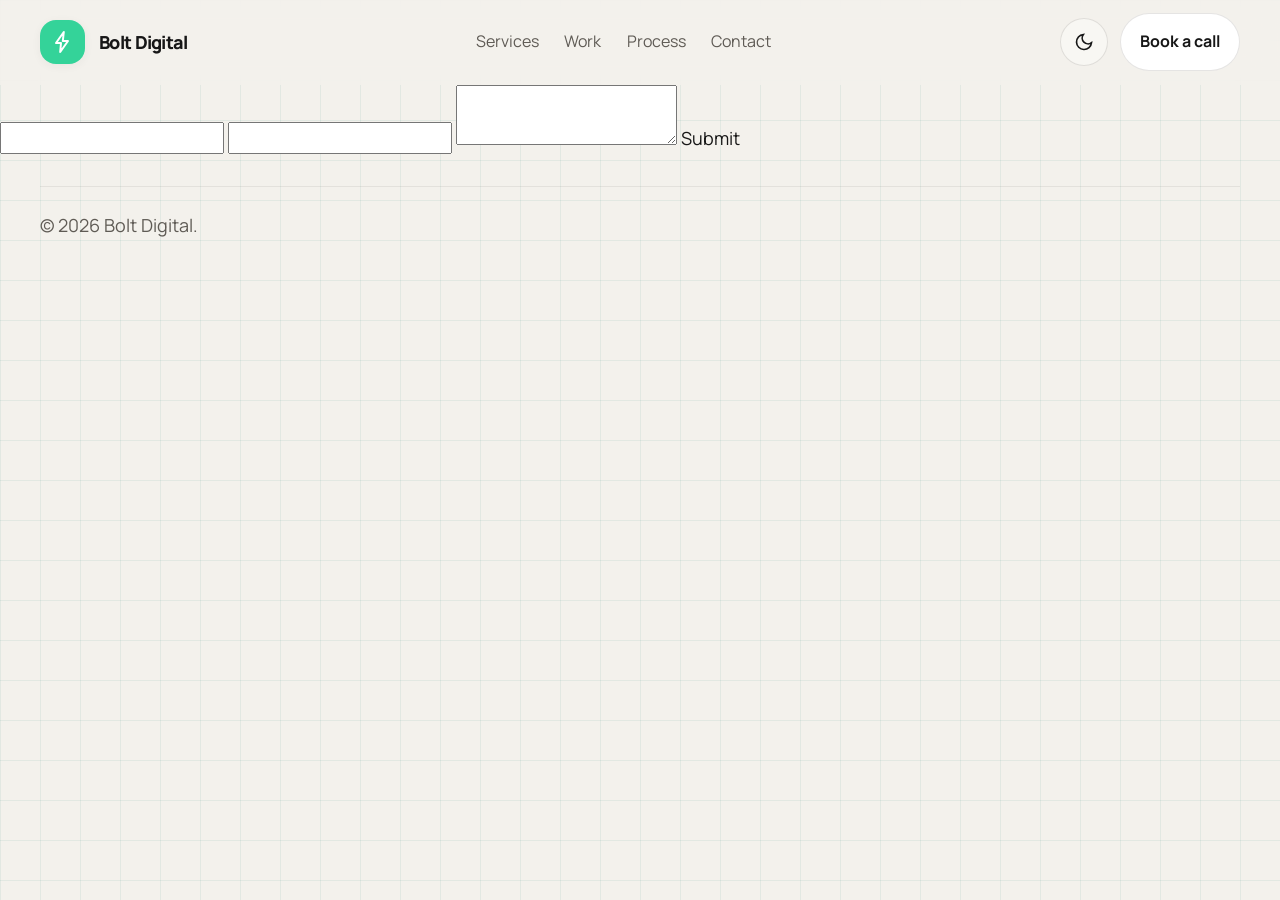
==== contact/index.html @ 8407c6e9 "svg animation" ====
<!DOCTYPE html>
<html lang="en">

<head>
  <meta charset="UTF-8" />
  <meta name="viewport" content="width=device-width, initial-scale=1.0" />
  <title>Bolt Digital | Digital Growth & Solutions</title>
  <meta name="description"
    content="Bolt Digital engineers digital experiences, high-performance apps, and scalable solutions that help ambitious businesses grow." />
  <meta property="og:title" content="Bolt Digital | Digital Growth & Solutions" />
  <meta property="og:description"
    content="Bolt Digital engineers digital experiences, high-performance apps, and scalable solutions that help ambitious businesses grow." />
  <meta property="og:image" content="https://boltdigital.uk/og-image.jpg" />
  <meta property="og:url" content="https://boltdigital.uk" />
  <meta property="og:type" content="website" />
  <link rel="icon" type="image/svg+xml" href="/favicon.svg" />
  <link rel="preconnect" href="https://fonts.googleapis.com">
  <link rel="preconnect" href="https://fonts.gstatic.com" crossorigin>
  <link
    href="https://fonts.googleapis.com/css2?family=Manrope:wght@400;500;600;700;800&family=Instrument+Serif:ital@0;1&display=swap"
    rel="stylesheet">
  <link
    href="https://api.fontshare.com/v2/css?f[]=cabinet-grotesk@400,500,700,800&amp;f[]=satoshi@400,500,700&amp;display=swap"
    rel="stylesheet">
  <link rel="stylesheet" href="../main.css">
</head>

<body>
  <a class="skip-link" href="#main">Skip to content</a>
  <header class="site-header" id="top">
    <div class="container nav">
      <a class="brand" href="/" aria-label="Bolt Digital home">
        <span class="brand-mark" aria-hidden="true">
          <svg viewBox="0 0 24 24" fill="none" stroke="currentColor" stroke-width="2" stroke-linecap="round"
            stroke-linejoin="round">
            <path d="M13.8 2 6 13h5l-.8 9L18 11h-5.2L13.8 2Z"></path>
          </svg>
        </span>
        <span>Bolt Digital</span>
      </a>
      <nav class="nav-links" aria-label="Primary">
        <a href="#services">Services</a>
        <a href="#work">Work</a>
        <a href="#process">Process</a>
        <a href="#contact">Contact</a>
      </nav>
      <div class="nav-actions">
        <button class="theme-toggle" type="button" data-theme-toggle aria-label="Switch theme">
          <svg width="20" height="20" viewBox="0 0 24 24" fill="none" stroke="currentColor" stroke-width="2">
            <path d="M21 12.79A9 9 0 1 1 11.21 3 7 7 0 0 0 21 12.79z" />
          </svg>
        </button>
        <a class="btn btn-secondary" href="mailto:hi@boltdigital.uk">Book a call</a>
      </div>
    </div>
  </header>
  <main id="main">
    <form action="https://api.web3forms.com/submit" method="POST">
      <input type="hidden" name="access_key" value="5a6bcc8a-78ef-4a6e-94be-a2d0382f0092">
      <input type="text" name="name" required>
      <input type="email" name="email" required>
      <textarea name="message" required></textarea>
      <button type="submit">Submit</button>
    </form>
  </main>

  <footer class="site-footer">
    <div class="container footer-row">
      <p>&copy; 2026 Bolt Digital.</p>
    </div>
  </footer>

  <script>
    (function () {
      const root = document.documentElement;
      const toggle = document.querySelector('[data-theme-toggle]');
      let theme = window.matchMedia('(prefers-color-scheme: dark)').matches ? 'dark' : 'light';
      function icon(mode) {
        return mode === 'dark'
          ? '<svg width="20" height="20" viewBox="0 0 24 24" fill="none" stroke="currentColor" stroke-width="2"><circle cx="12" cy="12" r="5"></circle><path d="M12 1v2M12 21v2M4.22 4.22l1.42 1.42M18.36 18.36l1.42 1.42M1 12h2M21 12h2M4.22 19.78l1.42-1.42M18.36 5.64l1.42-1.42"></path></svg>'
          : '<svg width="20" height="20" viewBox="0 0 24 24" fill="none" stroke="currentColor" stroke-width="2"><path d="M21 12.79A9 9 0 1 1 11.21 3 7 7 0 0 0 21 12.79z"></path></svg>';
      }
      function apply(mode) {
        root.setAttribute('data-theme', mode);
        toggle.innerHTML = icon(mode);
        toggle.setAttribute('aria-label', 'Switch to ' + (mode === 'dark' ? 'light' : 'dark') + ' mode');
      }
      apply(theme);
      toggle.addEventListener('click', () => { theme = theme === 'dark' ? 'light' : 'dark'; apply(theme); });
      const header = document.querySelector('.site-header');
      const onScroll = () => header.classList.toggle('scrolled', window.scrollY > 12);
      onScroll();
      window.addEventListener('scroll', onScroll, { passive: true });
      const observer = new IntersectionObserver((entries) => {
        entries.forEach(entry => { if (entry.isIntersecting) { entry.target.classList.add('visible'); observer.unobserve(entry.target); } });
      }, { threshold: .16 });
      document.querySelectorAll('.reveal:not(.visible)').forEach(el => observer.observe(el));
      document.querySelectorAll('a[href^="#"]').forEach(anchor => {
        anchor.addEventListener('click', function (e) {
          const targetId = this.getAttribute('href');
          if (targetId === '#') return;
          const targetElement = document.querySelector(targetId);
          if (targetElement) {
            e.preventDefault();
            targetElement.scrollIntoView({
              behavior: 'smooth'
            });
          }
        });
      });
    })();
  </script>

  <script>
    // Animated number counters
    function animateCounters() {
      document.querySelectorAll('[data-count-to]').forEach(el => {
        const target = parseFloat(el.dataset.countTo);
        const suffix = el.dataset.suffix || '';
        const isFloat = target % 1 !== 0;
        const duration = 1400;
        const start = performance.now();

        function step(now) {
          const elapsed = Math.min((now - start) / duration, 1);
          const ease = 1 - Math.pow(1 - elapsed, 3);
          const value = target * ease;
          el.textContent = (isFloat ? value.toFixed(1) : Math.round(value)) + suffix;
          if (elapsed < 1) requestAnimationFrame(step);
        }
        requestAnimationFrame(step);
      });
    }

    // Trigger counters when the dashboard enters the viewport
    const dashObs = new IntersectionObserver((entries) => {
      entries.forEach(e => { if (e.isIntersecting) { animateCounters(); dashObs.disconnect(); } });
    }, { threshold: 0.3 });

    const dashEl = document.querySelector('.abstract-dashboard');
    if (dashEl) dashObs.observe(dashEl);
  </script>
</body>

</html>
---- main.css ----
:root,
[data-theme="light"] {
  --text-xs: clamp(.75rem, .7rem + .25vw, .875rem);
  --text-sm: clamp(.875rem, .8rem + .35vw, 1rem);
  --text-base: clamp(1rem, .95rem + .25vw, 1.125rem);
  --text-lg: clamp(1.125rem, 1rem + .75vw, 1.5rem);
  --text-xl: clamp(1.5rem, 1.2rem + 1.25vw, 2.25rem);
  --text-2xl: clamp(2rem, 1.2rem + 2.5vw, 3.5rem);
  --text-3xl: clamp(2.75rem, 1.4rem + 4.5vw, 5.5rem);
  --space-1: .25rem;
  --space-2: .5rem;
  --space-3: .75rem;
  --space-4: 1rem;
  --space-5: 1.25rem;
  --space-6: 1.5rem;
  --space-8: 2rem;
  --space-10: 2.5rem;
  --space-12: 3rem;
  --space-16: 4rem;
  --space-20: 5rem;
  --space-24: 6rem;
  --color-bg: #f3f1ec;
  --color-surface: #f8f7f3;
  --color-surface-2: #ffffff;
  --color-surface-offset: #ebe7e0;
  --color-border: rgba(40, 37, 29, .12);
  --color-divider: rgba(40, 37, 29, .08);
  --color-text: #171717;
  --color-text-muted: #5f5b55;
  --color-text-faint: #8a847d;
  --color-text-inverse: #f6f5f1;
  --color-primary: #0f766e;
  --color-primary-hover: #0b5d57;
  --color-primary-highlight: rgba(15, 118, 110, .12);
  --radius-sm: .5rem;
  --radius-md: .875rem;
  --radius-lg: 1.25rem;
  --radius-xl: 1.75rem;
  --radius-full: 999px;
  --shadow-sm: 0 2px 10px rgba(23, 23, 23, .05);
  --shadow-md: 0 10px 30px rgba(23, 23, 23, .08);
  --shadow-lg: 0 25px 60px rgba(23, 23, 23, .12);
  --font-body: 'Manrope', system-ui, sans-serif;
  --font-display: 'Cabinet Grotesk', 'Inter', sans-serif;
  --content: 1200px;
  --grid-svg: url("data:image/svg+xml,%3Csvg width='40' height='40' xmlns='http://www.w3.org/2000/svg'%3E%3Cpath d='M0 0v40M0 0h40' stroke='rgba(15,118,110,0.15)' stroke-width='1' fill='none'/%3E%3C/svg%3E");
}

[data-theme="dark"] {
  --color-bg: #111110;
  --color-surface: #171716;
  --color-surface-2: #1e1d1b;
  --color-surface-offset: #23211f;
  --color-border: rgba(255, 255, 255, .1);
  --color-divider: rgba(255, 255, 255, .08);
  --color-text: #f3efe8;
  --color-text-muted: #b6afa5;
  --color-text-faint: #7f796f;
  --color-text-inverse: #10100f;
  --color-primary: #6cc9c0;
  --color-primary-hover: #8bd7d0;
  --color-primary-highlight: rgba(108, 201, 192, .12);
  --shadow-sm: 0 2px 10px rgba(0, 0, 0, .22);
  --shadow-md: 0 12px 32px rgba(0, 0, 0, .3);
  --shadow-lg: 0 24px 60px rgba(0, 0, 0, .38);
  --grid-svg: url("data:image/svg+xml,%3Csvg width='40' height='40' xmlns='http://www.w3.org/2000/svg'%3E%3Cpath d='M0 0v40M0 0h40' stroke='rgba(108,201,192,0.15)' stroke-width='1' fill='none'/%3E%3C/svg%3E");
}

*,
:before,
:after {
  box-sizing: border-box;
  margin: 0;
  padding: 0;
}

html {
  scroll-behavior: smooth;
  -webkit-font-smoothing: antialiased;
  text-rendering: optimizeLegibility;
}

body {
  min-height: 100vh;
  background-color: var(--color-bg);
  background-image: var(--grid-svg);
  background-size: 40px 40px;
  background-attachment: fixed;
  color: var(--color-text);
  font-family: var(--font-body);
  font-size: var(--text-base);
  line-height: 1.6;
}

img,
svg {
  display: block;
  max-width: 100%;
}

a {
  text-decoration: none;
  color: inherit;
}

button,
input,
textarea {
  font: inherit;
  color: inherit;
}

button {
  border: 0;
  background: none;
  cursor: pointer;
}

:focus-visible {
  outline: 2px solid var(--color-primary);
  outline-offset: 3px;
  border-radius: var(--radius-sm);
}

.skip-link {
  position: absolute;
  left: var(--space-4);
  top: -55px;
  background: var(--color-surface-2);
  padding: var(--space-3) var(--space-4);
  border-radius: var(--radius-sm);
  z-index: 999;
}

.skip-link:focus {
  top: var(--space-4);
}

.container {
  width: min(calc(100% - 2rem), var(--content));
  margin-inline: auto;
}

.section {
  padding: clamp(var(--space-16), 8vw, var(--space-24)) 0;
  position: relative;
  scroll-margin-top: 100px;
}

.btn {
  display: inline-flex;
  align-items: center;
  justify-content: center;
  gap: .65rem;
  min-height: 48px;
  padding: .95rem 1.2rem;
  border-radius: var(--radius-full);
  font-size: var(--text-sm);
  font-weight: 700;
  transition: .18s ease;
}

.btn-primary {
  background: var(--color-text);
  color: var(--color-text-inverse);
  box-shadow: var(--shadow-md);
}

.btn-primary:hover {
  transform: translateY(-1px);
  background: var(--color-primary);
}

.btn-secondary {
  border: 1px solid var(--color-border);
  background: var(--color-surface-2);
}

.btn-secondary:hover {
  background: var(--color-surface-2);
}

.site-header {
  position: sticky;
  top: 0;
  z-index: 50;
  border-bottom: 1px solid transparent;
  background: color-mix(in srgb, var(--color-bg) 84%, transparent);
  backdrop-filter: blur(18px);
}

.site-header.scrolled {
  border-bottom-color: var(--color-divider);
}

.nav {
  display: flex;
  align-items: center;
  justify-content: space-between;
  min-height: 84px;
  gap: var(--space-4);
}

.brand {
  display: flex;
  align-items: center;
  gap: .9rem;
  font-weight: 800;
  letter-spacing: -.04em;
}

.brand-mark {
  width: 2.8rem;
  height: 2.8rem;
  border-radius: 1rem;
  background-color: #34d399;
  display: grid;
  place-items: center;
  color: #fff;
  box-shadow: var(--shadow-sm);
}

.brand-mark svg {
  width: 1.5rem;
  height: 1.5rem;
}

.nav-links {
  display: flex;
  align-items: center;
  gap: clamp(.9rem, 2vw, 2rem);
  font-size: var(--text-sm);
  color: var(--color-text-muted);
}

.nav-actions {
  display: flex;
  align-items: center;
  gap: .75rem;
}

.theme-toggle {
  width: 48px;
  height: 48px;
  flex-shrink: 0;
  border: 1px solid var(--color-border);
  border-radius: 50%;
  display: grid;
  place-items: center;
  background: var(--color-surface);
}

.hero {
  padding: clamp(var(--space-12), 4vw, var(--space-20)) 0 var(--space-24);
  overflow: hidden;
  position: relative;
  z-index: 1;
  min-height: 100vh; 
  display: flex;
  align-items: center;
}


.hero-copy h1 {
  font-family: var(--font-display);
  line-height: .95;
  font-size: 58px;
  letter-spacing: -.04em;
  max-width: 1000px;
  font-size: var(--text-3xl);
}

.hero-copy span {
  background: linear-gradient(135deg, var(--color-primary) 0%, #34d399 100%);
  -webkit-background-clip: text;
  -webkit-text-fill-color: transparent;
  background-clip: text;
  color: transparent;
}

.hero-copy p {
  margin-top: var(--space-6);
  max-width: 58ch;
  color: var(--color-text-muted);
}

.hero-actions {
  display: flex;
  flex-wrap: wrap;
  gap: var(--space-3);
  margin-top: var(--space-8);
}


@keyframes pulse-dot {

  0%,
  100% {
    opacity: 1;
    transform: scale(1);
  }

  50% {
    opacity: 0.5;
    transform: scale(1.4);
  }
}

.section-head {
  display: flex;
  justify-content: space-between;
  align-items: center;
  gap: var(--space-6);
  margin-bottom: var(--space-10);
  text-align: center;
}

.section-head h2 {
  font-size: 2rem;
  font-family: var(--font-display);
  line-height: 1;
  letter-spacing: -.03em;
  font-size: 4rem;
  max-width: 800px;
  text-align: left;
}

.section-head p {
  max-width: 56ch;
  color: var(--color-text-muted);
}

.services-grid {
  display: grid;
  grid-template-columns: 1fr 1fr 1fr;
  gap: var(--space-4);
}

.service-large {
  display: flex;
  flex-direction: column;
  justify-content: space-between;
  min-height: 280px;
  background: linear-gradient(160deg, var(--color-surface-2), var(--color-surface));
  padding: var(--space-8);
  border-radius: var(--radius-xl);
  border: 1px solid var(--color-border);
  box-shadow: var(--shadow-md);
}

.service-large h3,
.service-card h3,
.work-card h3 {
  font-size: var(--text-lg);
  letter-spacing: -.03em;
}

.service-card {
  padding: var(--space-6);
  background: var(--color-surface);
  border: 1px solid var(--color-border);
  border-radius: var(--radius-lg);
  display: flex;
  flex-direction: column;
  justify-content: space-between;
  min-height: 280px;
}

.service-card p,
.service-large p,
.work-card p,
.about-card p,
.contact-card p {
  color: var(--color-text-muted);
  font-size: 1rem;
  margin-top: .5rem;
}

.service-icon,
.about-icon {
  width: 3rem;
  height: 3rem;
  border-radius: 1rem;
  background: var(--color-primary-highlight);
  display: grid;
  place-items: center;
  color: var(--color-primary);
  margin-bottom: var(--space-6);
}

.work-layout {
  display: grid;
  grid-template-columns: repeat(12, 1fr);
  gap: var(--space-4);
}

.work-card {
  border: 1px solid var(--color-border);
  border-radius: var(--radius-xl);
  background: var(--color-surface-2);
  overflow: hidden;
  box-shadow: var(--shadow-sm);
  margin-bottom: 2rem;
}

.work-card.half {
  grid-column: span 6;
  display: flex;
  flex-direction: column;
}

.work-card h4 {
  margin: 1rem 0;
  font-size: var(--text-md);
  font-weight: 500;
}



/* Abstract visual blocks for portfolio cards */
.work-visual-abstract {
  height: 250px;
  background: var(--color-text);
  border-bottom: 1px solid var(--color-divider);
  position: relative;
  overflow: hidden;
  display: flex;
  align-items: center;
  justify-content: center
}

.work-visual-abstract img {
  width: 100%;
  height: 100%;
  object-fit: contain;
  max-width: 250px;
}


.goblin-bg img {
  padding: 3rem;
}


.abstract-shape {
  position: absolute;
  background: var(--color-primary);
  opacity: 0.1;
  border-radius: 50%;
}

.work-copy {
  padding: var(--space-6);
  flex-grow: 1;
  display: flex;
  flex-direction: column;
}

.work-copy p {
  margin-bottom: var(--space-5);
}

.tags {
  display: flex;
  flex-wrap: wrap;
  gap: .55rem;
  margin-top: auto;
  margin-bottom: var(--space-5);
}

.tag {
  font-size: 12px;
  letter-spacing: .08em;
  text-transform: uppercase;
  padding: .45rem .7rem;
  border-radius: var(--radius-full);
  background: var(--color-primary-highlight);
  color: var(--color-primary);
  font-weight: 700;
}

.case-study-link {
  display: inline-flex;
  align-items: center;
  font-weight: 700;
  color: var(--color-text);
  font-size: var(--text-sm);
  transition: color 0.2s ease;
  margin-top: 1rem;
}

.case-study-link:hover {
  color: var(--color-primary);
}

.about-card {
  padding: var(--space-8);
  border: 1px solid var(--color-border);
  border-radius: var(--radius-xl);
  background: var(--color-surface-2);
  box-shadow: var(--shadow-sm);
}

.process {
  display: grid;
  gap: var(--space-5);
}

.process-step {
  display: grid;
  grid-template-columns: auto 1fr;
  gap: var(--space-4);
  align-items: start;
  padding: var(--space-4);
  border-top: 1px solid var(--color-divider);
}

.process-step:first-child {
  padding-top: 0;
  border-top: none;
}

.process-step span {
  width: 3rem;
  height: 3rem;
  border-radius: 50%;
  display: grid;
  place-items: center;
  background: var(--color-text);
  color: var(--color-text-inverse);
  font-size: var(--text-sm);
  font-weight: 700;
}

.contact-wrap {
  padding: var(--space-10);
  border-radius: calc(var(--radius-xl) * 1.1);
  background: linear-gradient(135deg, #0f766e 0%, #34d399 100%);
  color: #f6f4ef;
  display: grid;
  grid-template-columns: 1fr auto;
  gap: var(--space-8);
  align-items: end;
  box-shadow: var(--shadow-lg);
}

.contact-wrap p {
  color: rgba(246, 244, 239, .76);
  max-width: 50ch;
}

.contact-card {
  display: grid;
  gap: var(--space-4);
}

.contact-line {
  display: flex;
  gap: var(--space-4);
  flex-wrap: wrap;
  color: rgba(246, 244, 239, .84);
  font-size: var(--text-sm);
}

.site-footer {
  padding: var(--space-8) 0 var(--space-10);
  color: var(--color-text-muted);
}

.footer-row {
  display: flex;
  justify-content: space-between;
  gap: var(--space-4);
  align-items: center;
  padding-top: var(--space-6);
  border-top: 1px solid var(--color-divider);
}

.reveal {
  opacity: 0;
  transform: translateY(30px);
  transition: opacity 0.8s cubic-bezier(0.16, 1, 0.3, 1),
    transform 0.8s cubic-bezier(0.16, 1, 0.3, 1);
}

.reveal.visible {
  opacity: 1;
  transform: translateY(0);
}

.delay-100 {
  transition-delay: 0.1s;
}

.delay-200 {
  transition-delay: 0.2s;
}

.delay-300 {
  transition-delay: 0.3s;
}

.delay-400 {
  transition-delay: 0.4s;
}

.delay-500 {
  transition-delay: 0.5s;
}

.delay-600 {
  transition-delay: 0.6s;
}

.delay-800 {
  transition-delay: 0.8s;
}

.delay-1000 {
  transition-delay: 1.0s;
}

.dash-delta {
  display: none;
}

@media (prefers-reduced-motion: reduce) {
  .reveal {
    transition: none;
    transition-delay: 0s !important;
  }
}

@media (max-width: 1100px) {



  .services-grid,
  .contact-wrap {
    grid-template-columns: 1fr;
  }





  .work-card.half {
    grid-column: span 12;
  }

  .contact-wrap {
    align-items: start;
  }
}

@media (max-width: 760px) {
  
  .section-head h2 {
    font-size: 2rem;
  }




  .section {
    padding: clamp(var(--space-8), 8vw, var(--space-16)) 0;
    position: relative;
  }

  .nav-links {
    display: none;
  }

  .hero {
    padding-top: var(--space-8);
  }

  .hero-centered {
  text-align: center;
  padding-top: clamp(var(--space-16), 10vw, var(--space-24));
  min-height: 75vh;
  display: flex;
  align-items: center;
}

  .hero-copy h1 {
    max-width: 12ch;
  }

  .hero-centered .hero-copy {
  display: flex;
  flex-direction: column;
  align-items: center;
  margin: 0 auto;
}

.hero-centered h1 {
  /* Increased max-width slightly for balance, and significantly scaled up the font size */
  max-width: 14ch; 
  font-size: clamp(3.5rem, 2rem + 6vw, 7.5rem); 
  line-height: 0.95;
  margin-inline: auto;
}

.hero-centered p {
  font-size: var(--text-lg);
  max-width: 55ch;
  margin-top: var(--space-6);
}

.hero-centered .hero-actions {
  justify-content: center;
  margin-top: var(--space-8);
}

  .section-head,
  .footer-row {
    flex-direction: column;
    align-items: flex-start;
  }

  .contact-wrap {
    padding: var(--space-8);
  }

  .btn {
    width: 100%;
  }

  .hero-actions .btn {
    width: auto;
  }
}

@media (prefers-reduced-motion: reduce) {
  html {
    scroll-behavior: auto;
  }

  .reveal,
  .reveal.visible,
  .btn-primary:hover {
    transition: none;
    transform: none;
    opacity: 1;
  }
}

.service-card,
.service-large,
.work-card,
.about-card {
  transition: transform 0.3s ease, box-shadow 0.3s ease, border-color 0.3s ease;
}

.service-card:hover,
.service-large:hover,
.work-card:hover,
.about-card:hover {
  transform: translateY(-4px);
  box-shadow: var(--shadow-lg);
  border-color: var(--color-primary-highlight);
}

.timeline {
  display: flex;
  flex-direction: column;
  margin-inline: auto;
}

.timeline-step {
  display: grid;
  grid-template-columns: auto 1fr;
  gap: clamp(var(--space-4), 5vw, var(--space-8));
}

.timeline-indicator {
  display: flex;
  flex-direction: column;
  align-items: center;
}

.timeline-node {
  width: 3.5rem;
  height: 3.5rem;
  border-radius: 50%;
  background: var(--color-surface-2);
  border: 1px solid var(--color-border);
  display: grid;
  place-items: center;
  font-family: var(--font-display);
  font-size: var(--text-lg);
  font-weight: 700;
  color: var(--color-text);
  box-shadow: var(--shadow-sm);
  z-index: 2;
}

.timeline-line {
  width: 2px;
  flex-grow: 1;
  background: var(--color-divider);
  margin-top: var(--space-3);
  margin-bottom: var(--space-3);
}

.timeline-step:last-child .timeline-line {
  display: none;
}

.timeline-content {
  padding-top: .6rem;
  padding-bottom: var(--space-12);
}

.timeline-step:last-child .timeline-content {
  padding-bottom: 0;
}

.timeline-content h3 {
  font-size: var(--text-xl);
  font-family: var(--font-display);
  letter-spacing: -.03em;
  margin-bottom: var(--space-3);
}

.timeline-content p {
  color: var(--color-text-muted);
  max-width: 55ch;
  font-size: 1.05rem;
}

@media (max-width: 760px) {
  .timeline-node {
    width: 2.75rem;
    height: 2.75rem;
    font-size: var(--text-lg);
  }

  .timeline-content {
    padding-top: .25rem;
    padding-bottom: var(--space-8);
  }
}

.status-badge {
  display: inline-flex;
  align-items: center;
  gap: 0.5rem;
  font-size: var(--text-xs);
  font-weight: 700;
  text-transform: uppercase;
  letter-spacing: 0.08em;
  color: rgba(246, 244, 239, 0.9);
  margin-bottom: var(--space-2);
}

.status-dot {
  width: 12px;
  height: 12px;
  background-color: #a7f3d0;
  border-radius: 50%;
  box-shadow: 0 0 0 0 rgba(167, 243, 208, 0.7);
  animation: pulse 2.5s infinite cubic-bezier(0.66, 0, 0, 1);
}

@keyframes pulse {
  0% {
    box-shadow: 0 0 0 0 rgba(167, 243, 208, 0.7);
  }

  70% {
    box-shadow: 0 0 0 8px rgba(167, 243, 208, 0);
  }

  100% {
    box-shadow: 0 0 0 0 rgba(167, 243, 208, 0);
  }
}

.contact-email {
  display: inline-flex;
  align-items: center;
  gap: 0.5rem;
  font-weight: 600;
  color: #f6f4ef;
  padding-bottom: 0.2rem;
  transition: border-color 0.2s ease, opacity 0.2s ease;
}

.contact-email:hover {
  border-bottom-color: #f6f4ef;
  opacity: 0.9;
}

.contact-email svg {
  opacity: 0.8;
}

/* --- Hero Grid Layout --- */
.hero-grid {
  display: grid;
  grid-template-columns: 1fr 1fr; /* Creates two equal columns */
  align-items: center;            /* Vertically centers the items */
  gap: clamp(2rem, 6vw, 4rem);    /* Responsive gap between text and image */
}

.hero-visual {
  width: 100%;
  max-width: 650px;
  margin-left: auto;
}

/* Make it stack gracefully on mobile screens */
@media (max-width: 900px) {
  .hero-grid {
    grid-template-columns: 1fr;   /* Stacks into a single column */
    text-align: center;           /* Centers text on mobile */
    padding-top: var(--space-8);
  }


  .hero-visual {
    order: -1;
          /* Optional: Moves the image ABOVE the text on mobile. Remove this line to keep it below. */
    max-width: 100%;
    margin: 0 auto;
  
  }
  
  .hero-copy h1 {
    text-align: center;  
    margin: 0 auto; 
    width: 100%;
    display: block;
  }

  .intro {
    display: none;
  }
  
  .hero-actions {
    justify-content: center;
  }
}
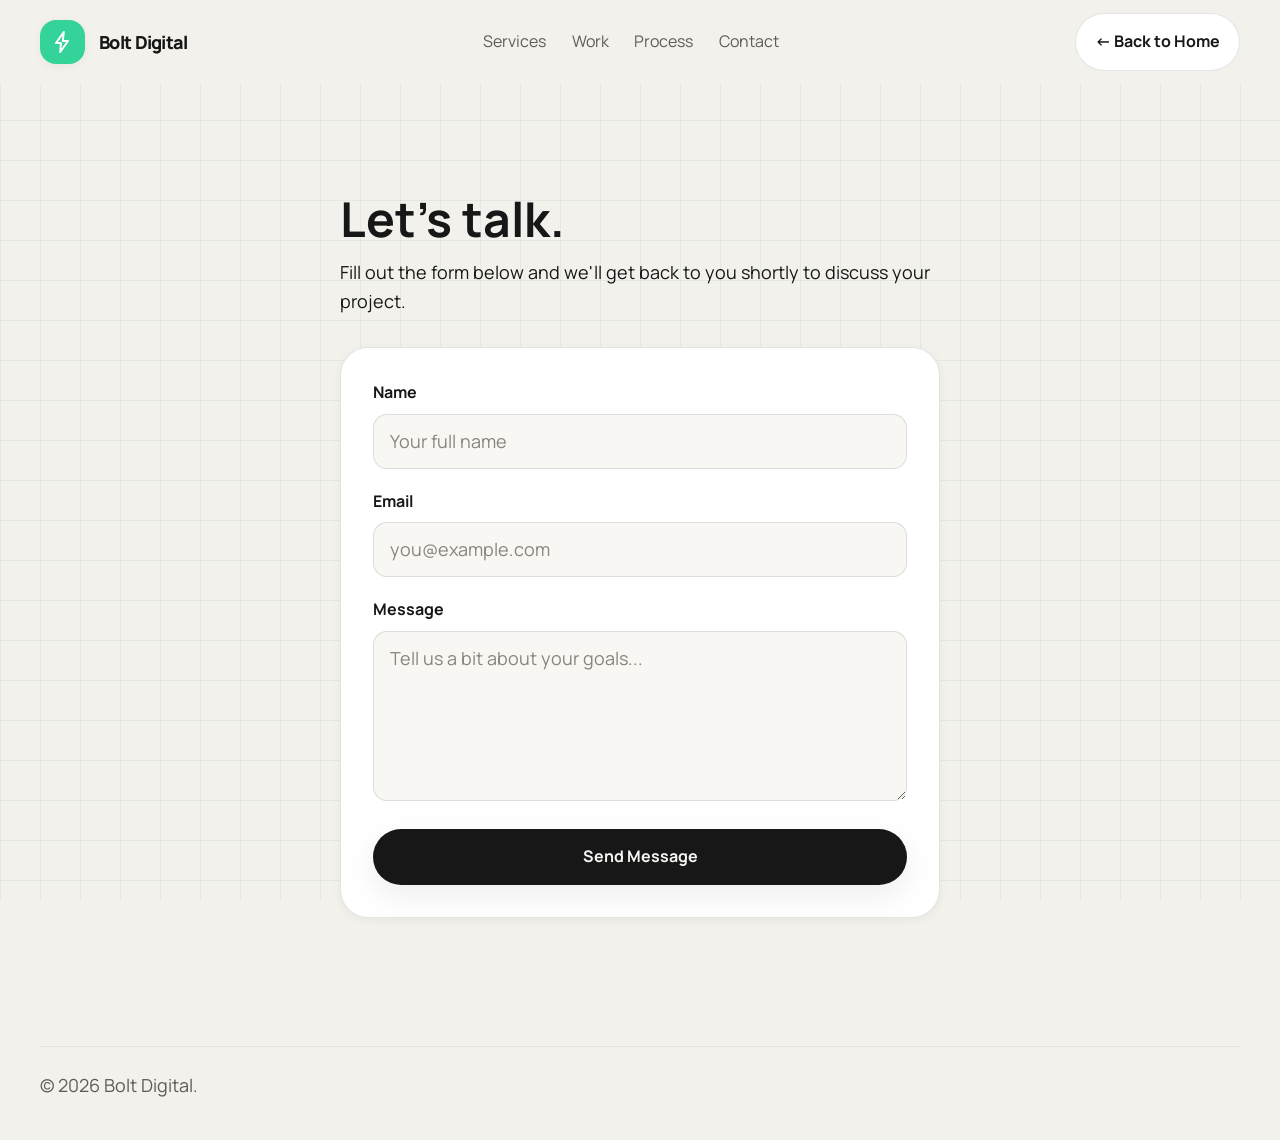
==== commit 4d3999dd: "fixed svg" ====
--- a/contact/index.html
+++ b/contact/index.html
@@ -45,23 +45,44 @@
         <a href="#contact">Contact</a>
       </nav>
       <div class="nav-actions">
-        <button class="theme-toggle" type="button" data-theme-toggle aria-label="Switch theme">
-          <svg width="20" height="20" viewBox="0 0 24 24" fill="none" stroke="currentColor" stroke-width="2">
-            <path d="M21 12.79A9 9 0 1 1 11.21 3 7 7 0 0 0 21 12.79z" />
-          </svg>
-        </button>
-        <a class="btn btn-secondary" href="mailto:hi@boltdigital.uk">Book a call</a>
+       
+               <a class="btn btn-secondary" href="/">&larr; Back to Home</a>
       </div>
     </div>
   </header>
-  <main id="main">
-    <form action="https://api.web3forms.com/submit" method="POST">
-      <input type="hidden" name="access_key" value="5a6bcc8a-78ef-4a6e-94be-a2d0382f0092">
-      <input type="text" name="name" required>
-      <input type="email" name="email" required>
-      <textarea name="message" required></textarea>
-      <button type="submit">Submit</button>
-    </form>
+<main id="main">
+    <section class="section">
+      <div class="container" style="max-width: 600px; margin: 0 auto;">
+        
+        <div class="contact reveal visible">
+          <h1>Let's talk.</h1>
+          <p>Fill out the form below and we'll get back to you shortly to discuss your project.</p>
+        </div>
+
+        <form action="https://api.web3forms.com/submit" method="POST" class="contact-form reveal visible delay-100">
+          <input type="hidden" name="access_key" value="5a6bcc8a-78ef-4a6e-94be-a2d0382f0092">
+          <input type="hidden" name="redirect" value="https://boltdigital.uk/success">
+          
+          <div class="form-group">
+            <label for="name">Name</label>
+            <input type="text" id="name" name="name" placeholder="Your full name" required>
+          </div>
+          
+          <div class="form-group">
+            <label for="email">Email</label>
+            <input type="email" id="email" name="email" placeholder="you@example.com" required>
+          </div>
+          
+          <div class="form-group">
+            <label for="message">Message</label>
+            <textarea id="message" name="message" rows="5" placeholder="Tell us a bit about your goals..." required></textarea>
+          </div>
+          
+          <button type="submit" class="btn btn-primary">Send Message</button>
+        </form>
+
+      </div>
+    </section>
   </main>
 
   <footer class="site-footer">
@@ -111,34 +132,39 @@
     })();
   </script>
 
-  <script>
-    // Animated number counters
-    function animateCounters() {
-      document.querySelectorAll('[data-count-to]').forEach(el => {
-        const target = parseFloat(el.dataset.countTo);
-        const suffix = el.dataset.suffix || '';
-        const isFloat = target % 1 !== 0;
-        const duration = 1400;
-        const start = performance.now();
 
-        function step(now) {
-          const elapsed = Math.min((now - start) / duration, 1);
-          const ease = 1 - Math.pow(1 - elapsed, 3);
-          const value = target * ease;
-          el.textContent = (isFloat ? value.toFixed(1) : Math.round(value)) + suffix;
-          if (elapsed < 1) requestAnimationFrame(step);
-        }
-        requestAnimationFrame(step);
+<script>
+    (function () {
+      const header = document.querySelector('.site-header');
+      const onScroll = () => header.classList.toggle('scrolled', window.scrollY > 12);
+      onScroll();
+      window.addEventListener('scroll', onScroll, { passive: true });
+      
+      const observer = new IntersectionObserver((entries) => {
+        entries.forEach(entry => { 
+          if (entry.isIntersecting) { 
+            entry.target.classList.add('visible'); 
+            observer.unobserve(entry.target); 
+          } 
+        });
+      }, { threshold: .16 });
+      
+      document.querySelectorAll('.reveal:not(.visible)').forEach(el => observer.observe(el));
+      
+      document.querySelectorAll('a[href^="#"]').forEach(anchor => {
+        anchor.addEventListener('click', function (e) {
+          const targetId = this.getAttribute('href');
+          if (targetId === '#') return;
+          const targetElement = document.querySelector(targetId);
+          if (targetElement) {
+            e.preventDefault();
+            targetElement.scrollIntoView({
+              behavior: 'smooth'
+            });
+          }
+        });
       });
-    }
-
-    // Trigger counters when the dashboard enters the viewport
-    const dashObs = new IntersectionObserver((entries) => {
-      entries.forEach(e => { if (e.isIntersecting) { animateCounters(); dashObs.disconnect(); } });
-    }, { threshold: 0.3 });
-
-    const dashEl = document.querySelector('.abstract-dashboard');
-    if (dashEl) dashObs.observe(dashEl);
+    })();
   </script>
 </body>
 
--- a/main.css
+++ b/main.css
@@ -46,25 +46,7 @@
   --grid-svg: url("data:image/svg+xml,%3Csvg width='40' height='40' xmlns='http://www.w3.org/2000/svg'%3E%3Cpath d='M0 0v40M0 0h40' stroke='rgba(15,118,110,0.15)' stroke-width='1' fill='none'/%3E%3C/svg%3E");
 }
 
-[data-theme="dark"] {
-  --color-bg: #111110;
-  --color-surface: #171716;
-  --color-surface-2: #1e1d1b;
-  --color-surface-offset: #23211f;
-  --color-border: rgba(255, 255, 255, .1);
-  --color-divider: rgba(255, 255, 255, .08);
-  --color-text: #f3efe8;
-  --color-text-muted: #b6afa5;
-  --color-text-faint: #7f796f;
-  --color-text-inverse: #10100f;
-  --color-primary: #6cc9c0;
-  --color-primary-hover: #8bd7d0;
-  --color-primary-highlight: rgba(108, 201, 192, .12);
-  --shadow-sm: 0 2px 10px rgba(0, 0, 0, .22);
-  --shadow-md: 0 12px 32px rgba(0, 0, 0, .3);
-  --shadow-lg: 0 24px 60px rgba(0, 0, 0, .38);
-  --grid-svg: url("data:image/svg+xml,%3Csvg width='40' height='40' xmlns='http://www.w3.org/2000/svg'%3E%3Cpath d='M0 0v40M0 0h40' stroke='rgba(108,201,192,0.15)' stroke-width='1' fill='none'/%3E%3C/svg%3E");
-}
+
 
 *,
 :before,
@@ -376,11 +358,16 @@
   margin-top: .5rem;
 }
 
+.intro {
+  font-weight: bold;
+  color:#000
+}
+
 .service-icon,
 .about-icon {
-  width: 3rem;
-  height: 3rem;
-  border-radius: 1rem;
+  width: 4rem;
+  height: 4rem;
+  border-radius: 2rem;
   background: var(--color-primary-highlight);
   display: grid;
   place-items: center;
@@ -454,6 +441,12 @@
   flex-grow: 1;
   display: flex;
   flex-direction: column;
+}
+
+.work-copy h3 {
+  margin-bottom: 32px;
+  line-height: 1.2;
+  font-size: 24px;
 }
 
 .work-copy p {
@@ -673,6 +666,7 @@
 
   .hero {
     padding-top: var(--space-8);
+    padding-bottom: var(--space-12);
   }
 
   .hero-centered {
@@ -910,22 +904,39 @@
   max-width: 650px;
   margin-left: auto;
 }
-
-/* Make it stack gracefully on mobile screens */
 @media (max-width: 900px) {
+  .hero {
+    /* Set height to exact visible screen minus the 84px header */
+    height: calc(100dvh - 84px);
+    min-height: auto;
+    /* Reduce top/bottom padding to maximize inner space */
+    padding: 0 0 var(--space-12) 0;
+  }
+
   .hero-grid {
-    grid-template-columns: 1fr;   /* Stacks into a single column */
-    text-align: center;           /* Centers text on mobile */
-    padding-top: var(--space-8);
-  }
-
+    grid-template-columns: 1fr;
+    /* Define rows: image takes remaining space (1fr), text takes what it needs (auto) */
+    grid-template-rows: 1fr auto; 
+    height: 100%;
+    gap: var(--space-4); /* Reduce gap to save space */
+    text-align: center;
+  }
 
   .hero-visual {
     order: -1;
-          /* Optional: Moves the image ABOVE the text on mobile. Remove this line to keep it below. */
     max-width: 100%;
+    max-height: 100%; /* Prevent container from growing */
     margin: 0 auto;
-  
+    display: flex;
+    align-items: center;
+    justify-content: center;
+    overflow: hidden;
+  }
+
+  /* Force the SVG graphic to scale down so it doesn't push the text off-screen */
+  .hero-visual svg {
+    max-height: auto;
+    width: auto;
   }
   
   .hero-copy h1 {
@@ -933,6 +944,8 @@
     margin: 0 auto; 
     width: 100%;
     display: block;
+    /* Slightly scale down font on very small mobile devices to ensure fit */
+    font-size: clamp(2.5rem, 10vw, 4rem); 
   }
 
   .intro {
@@ -941,6 +954,76 @@
   
   .hero-actions {
     justify-content: center;
-  }
-}
-
+    margin-top: var(--space-6);
+  }
+}
+
+/* Contact Form Styles */
+.contact-form {
+  display: grid;
+  gap: var(--space-5);
+  background: var(--color-surface-2);
+  padding: clamp(var(--space-6), 5vw, var(--space-8));
+  border-radius: var(--radius-xl);
+  border: 1px solid var(--color-border);
+  box-shadow: var(--shadow-sm);
+}
+
+.form-group {
+  display: flex;
+  flex-direction: column;
+  gap: var(--space-2);
+}
+
+.form-group label {
+  font-size: var(--text-sm);
+  font-weight: 700;
+  color: var(--color-text);
+}
+
+.contact-form input,
+.contact-form textarea {
+  width: 100%;
+  padding: var(--space-3) var(--space-4);
+  border: 1px solid var(--color-border);
+  border-radius: var(--radius-md);
+  background: var(--color-surface);
+  color: var(--color-text);
+  font-family: inherit;
+  font-size: var(--text-base);
+  transition: border-color 0.2s ease, box-shadow 0.2s ease, background-color 0.2s ease;
+}
+
+/* Make textareas vertically resizable only */
+.contact-form textarea {
+  resize: vertical;
+  min-height: 120px;
+}
+
+.contact-form input::placeholder,
+.contact-form textarea::placeholder {
+  color: var(--color-text-faint);
+}
+
+/* Custom focus states to match your primary theme color */
+.contact-form input:focus,
+.contact-form textarea:focus {
+  outline: none;
+  border-color: var(--color-primary);
+  box-shadow: 0 0 0 3px var(--color-primary-highlight);
+  background: var(--color-surface-2);
+}
+
+/* Override the default button styling slightly for the form */
+.contact-form .btn {
+  margin-top: var(--space-2);
+  width: 100%;
+}
+
+.contact h1 {
+  font-size: 3rem;
+}
+
+.contact p {
+  margin-bottom: 2rem;
+}
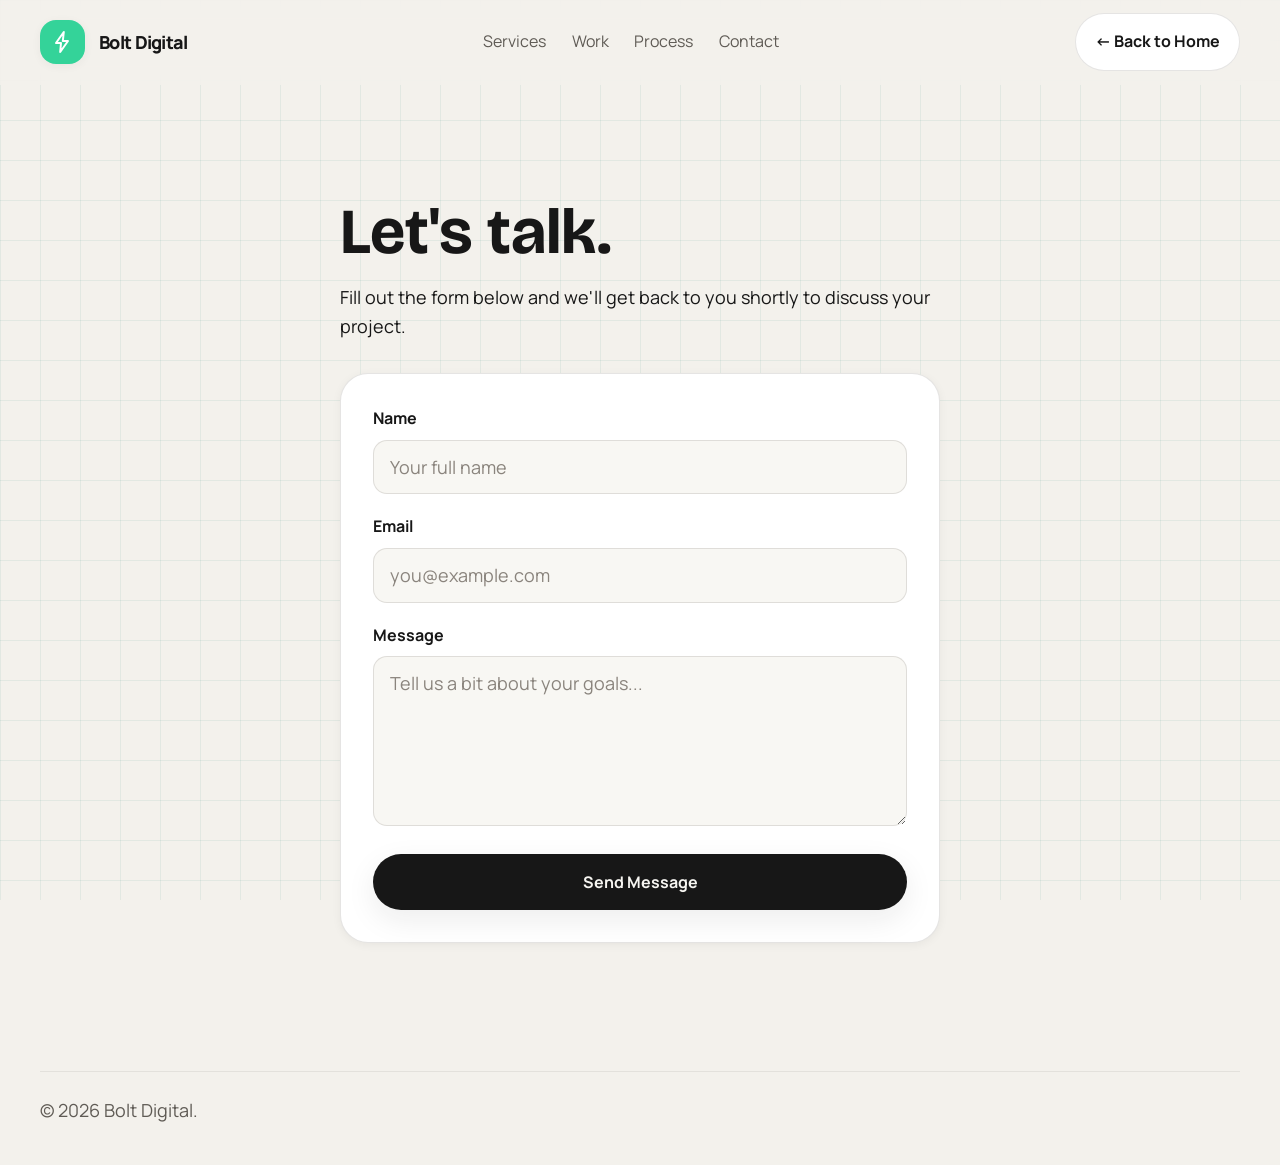
==== commit 5a145e75: "font fixes" ====
--- a/contact/index.html
+++ b/contact/index.html
@@ -16,12 +16,8 @@
   <link rel="icon" type="image/svg+xml" href="/favicon.svg" />
   <link rel="preconnect" href="https://fonts.googleapis.com">
   <link rel="preconnect" href="https://fonts.gstatic.com" crossorigin>
-  <link
-    href="https://fonts.googleapis.com/css2?family=Manrope:wght@400;500;600;700;800&family=Instrument+Serif:ital@0;1&display=swap"
-    rel="stylesheet">
-  <link
-    href="https://api.fontshare.com/v2/css?f[]=cabinet-grotesk@400,500,700,800&amp;f[]=satoshi@400,500,700&amp;display=swap"
-    rel="stylesheet">
+  <link href="https://fonts.googleapis.com/css2?family=Bricolage+Grotesque:opsz,wght@12..96,200..800&family=Manrope:wght@200..800&display=swap" rel="stylesheet">
+
   <link rel="stylesheet" href="../main.css">
 </head>
 
--- a/main.css
+++ b/main.css
@@ -41,7 +41,7 @@
   --shadow-md: 0 10px 30px rgba(23, 23, 23, .08);
   --shadow-lg: 0 25px 60px rgba(23, 23, 23, .12);
   --font-body: 'Manrope', system-ui, sans-serif;
-  --font-display: 'Cabinet Grotesk', 'Inter', sans-serif;
+  --font-display: 'Bricolage Grotesque', sans-serif;
   --content: 1200px;
   --grid-svg: url("data:image/svg+xml,%3Csvg width='40' height='40' xmlns='http://www.w3.org/2000/svg'%3E%3Cpath d='M0 0v40M0 0h40' stroke='rgba(15,118,110,0.15)' stroke-width='1' fill='none'/%3E%3C/svg%3E");
 }
@@ -246,7 +246,6 @@
 .hero-copy h1 {
   font-family: var(--font-display);
   line-height: .95;
-  font-size: 58px;
   letter-spacing: -.04em;
   max-width: 1000px;
   font-size: var(--text-3xl);
@@ -679,6 +678,7 @@
 
   .hero-copy h1 {
     max-width: 12ch;
+    
   }
 
   .hero-centered .hero-copy {
@@ -694,6 +694,7 @@
   font-size: clamp(3.5rem, 2rem + 6vw, 7.5rem); 
   line-height: 0.95;
   margin-inline: auto;
+  
 }
 
 .hero-centered p {
@@ -946,6 +947,7 @@
     display: block;
     /* Slightly scale down font on very small mobile devices to ensure fit */
     font-size: clamp(2.5rem, 10vw, 4rem); 
+      font-size: 52px;
   }
 
   .intro {
@@ -1021,7 +1023,8 @@
 }
 
 .contact h1 {
-  font-size: 3rem;
+  font-size: 4rem;
+  font-family: var(--font-display);
 }
 
 .contact p {
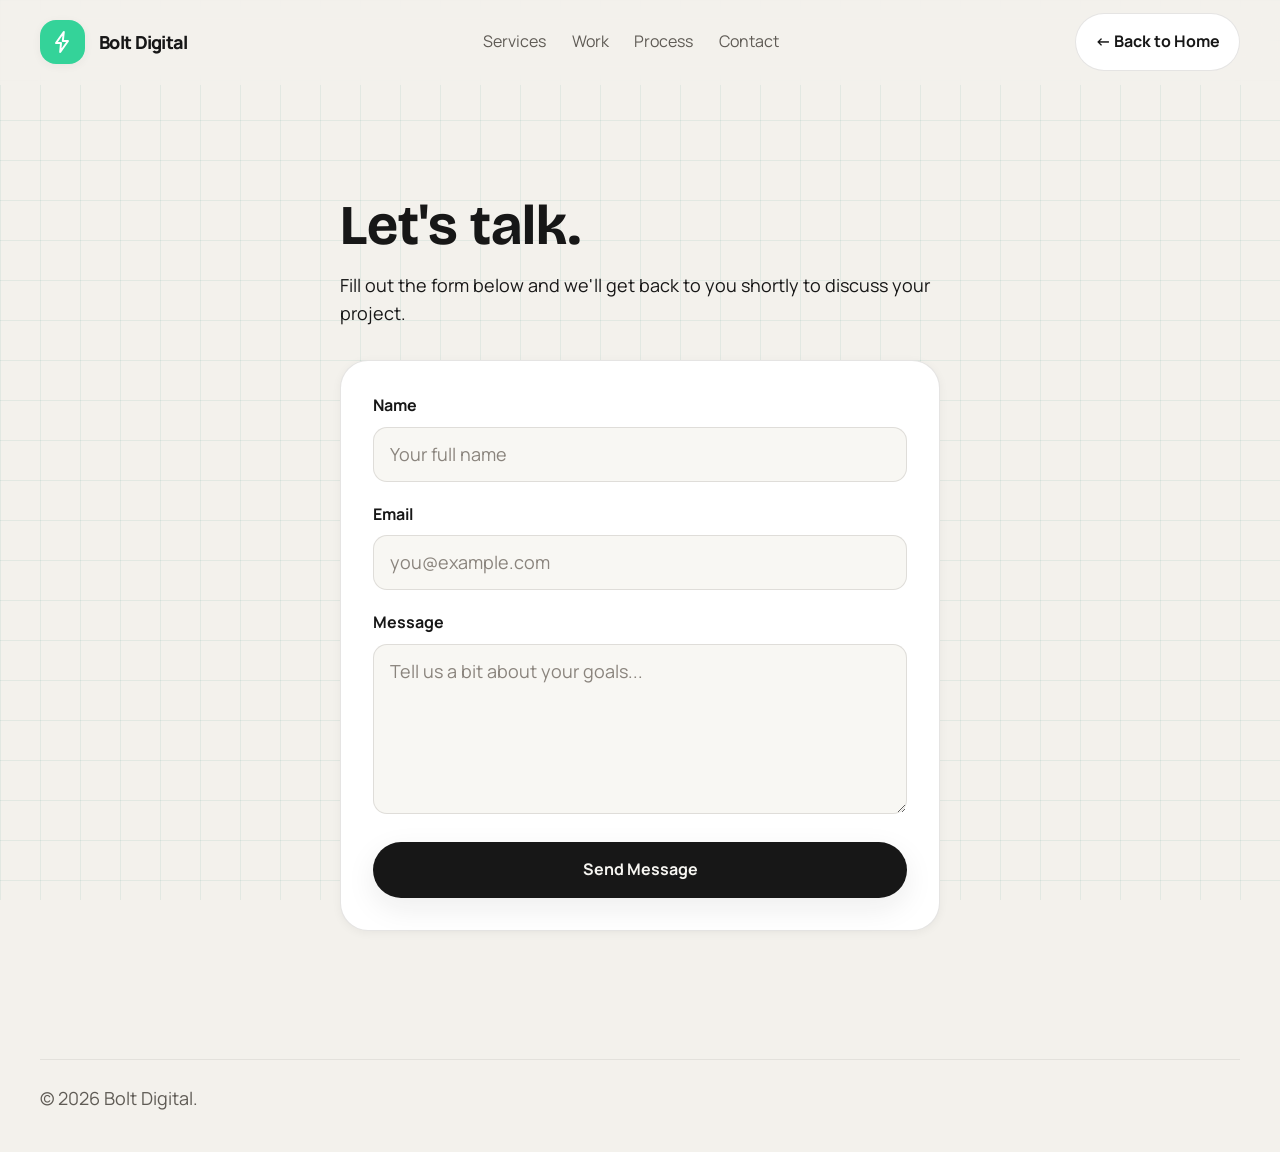
==== commit ab1371c0: "final" ====
--- a/contact/index.html
+++ b/contact/index.html
@@ -4,16 +4,19 @@
 <head>
   <meta charset="UTF-8" />
   <meta name="viewport" content="width=device-width, initial-scale=1.0" />
-  <title>Bolt Digital | Digital Growth & Solutions</title>
+  <title>Contact Us | Bolt Digital</title>
   <meta name="description"
-    content="Bolt Digital engineers digital experiences, high-performance apps, and scalable solutions that help ambitious businesses grow." />
-  <meta property="og:title" content="Bolt Digital | Digital Growth & Solutions" />
+    content="Get in touch to see how we can help grow your business." />
+  <meta property="og:title" content="Bolt Digital | Digital Solutions Experts" />
+  <meta property="og:site_name" content="Bolt Digital" />
   <meta property="og:description"
-    content="Bolt Digital engineers digital experiences, high-performance apps, and scalable solutions that help ambitious businesses grow." />
-  <meta property="og:image" content="https://boltdigital.uk/og-image.jpg" />
+    content="We engineer premium websites, high-performance apps, and scalable software solutions that help ambitious businesses grow." />
+  <meta property="og:image" content="https://boltdigital.uk/images/og-image.png" />
   <meta property="og:url" content="https://boltdigital.uk" />
   <meta property="og:type" content="website" />
-  <link rel="icon" type="image/svg+xml" href="/favicon.svg" />
+  <meta name="twitter:card" content="summary_large_image" />
+
+  <link rel="icon" type="image/svg+xml" href="https://boltdigital.uk/images/favicon.svg" />
   <link rel="preconnect" href="https://fonts.googleapis.com">
   <link rel="preconnect" href="https://fonts.gstatic.com" crossorigin>
   <link href="https://fonts.googleapis.com/css2?family=Bricolage+Grotesque:opsz,wght@12..96,200..800&family=Manrope:wght@200..800&display=swap" rel="stylesheet">
--- a/main.css
+++ b/main.css
@@ -1023,7 +1023,7 @@
 }
 
 .contact h1 {
-  font-size: 4rem;
+  font-size: 3.5rem;
   font-family: var(--font-display);
 }
 
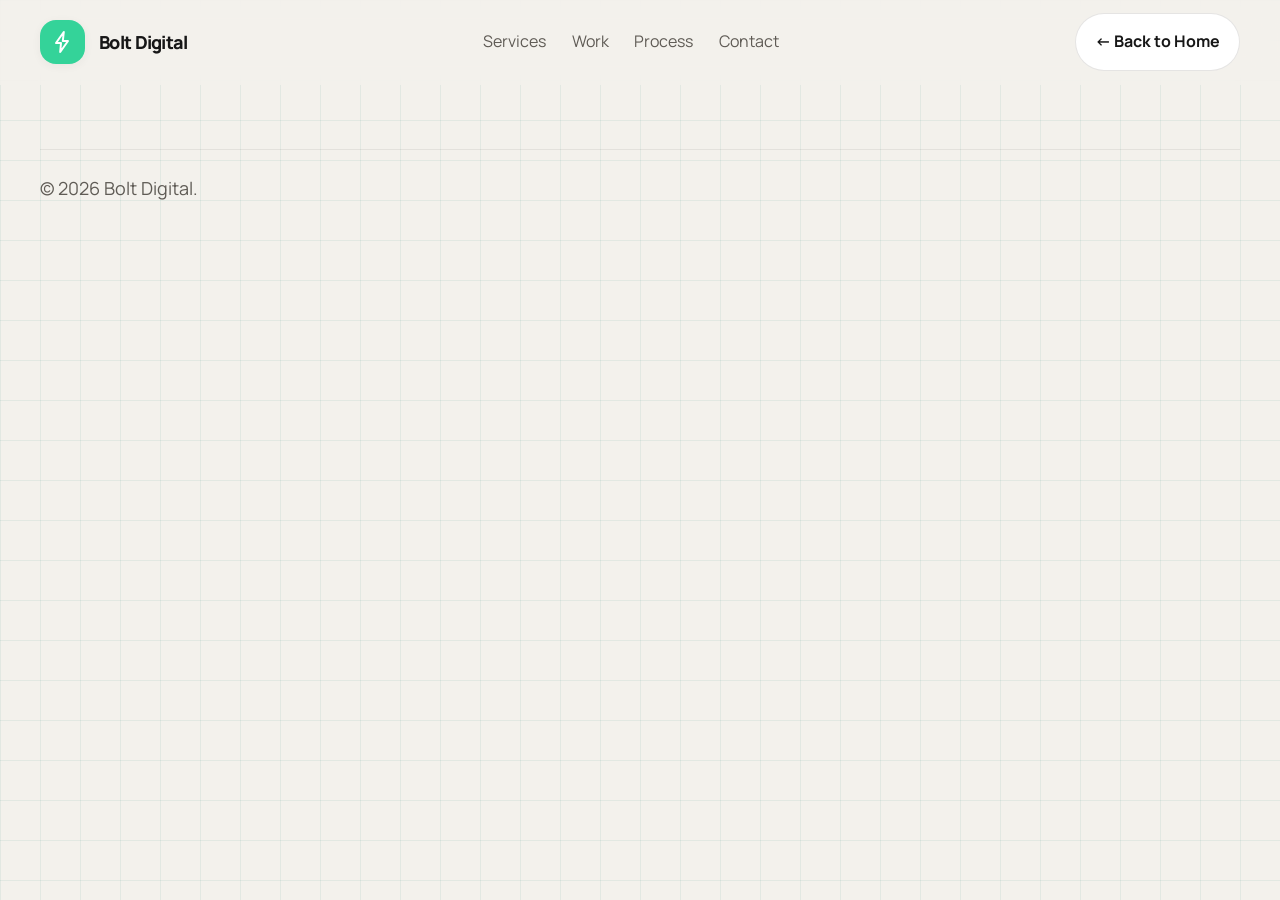
==== commit d88c9272: "Added calls" ====
--- a/contact/index.html
+++ b/contact/index.html
@@ -5,8 +5,7 @@
   <meta charset="UTF-8" />
   <meta name="viewport" content="width=device-width, initial-scale=1.0" />
   <title>Contact Us | Bolt Digital</title>
-  <meta name="description"
-    content="Get in touch to see how we can help grow your business." />
+  <meta name="description" content="Get in touch to see how we can help grow your business." />
   <meta property="og:title" content="Bolt Digital | Digital Solutions Experts" />
   <meta property="og:site_name" content="Bolt Digital" />
   <meta property="og:description"
@@ -19,7 +18,9 @@
   <link rel="icon" type="image/svg+xml" href="https://boltdigital.uk/images/favicon.svg" />
   <link rel="preconnect" href="https://fonts.googleapis.com">
   <link rel="preconnect" href="https://fonts.gstatic.com" crossorigin>
-  <link href="https://fonts.googleapis.com/css2?family=Bricolage+Grotesque:opsz,wght@12..96,200..800&family=Manrope:wght@200..800&display=swap" rel="stylesheet">
+  <link
+    href="https://fonts.googleapis.com/css2?family=Bricolage+Grotesque:opsz,wght@12..96,200..800&family=Manrope:wght@200..800&display=swap"
+    rel="stylesheet">
 
   <link rel="stylesheet" href="../main.css">
 </head>
@@ -44,44 +45,29 @@
         <a href="#contact">Contact</a>
       </nav>
       <div class="nav-actions">
-       
-               <a class="btn btn-secondary" href="/">&larr; Back to Home</a>
+
+        <a class="btn btn-secondary" href="/">&larr; Back to Home</a>
       </div>
     </div>
   </header>
-<main id="main">
-    <section class="section">
-      <div class="container" style="max-width: 600px; margin: 0 auto;">
-        
-        <div class="contact reveal visible">
-          <h1>Let's talk.</h1>
-          <p>Fill out the form below and we'll get back to you shortly to discuss your project.</p>
-        </div>
+  <main id="main">
+    <!-- Cal inline embed code begins -->
+    <div style="width:100%;height:100%;overflow:scroll;padding:16px;" id="my-cal-inline-call"></div>
+    <script type="text/javascript">
+      (function (C, A, L) { let p = function (a, ar) { a.q.push(ar); }; let d = C.document; C.Cal = C.Cal || function () { let cal = C.Cal; let ar = arguments; if (!cal.loaded) { cal.ns = {}; cal.q = cal.q || []; d.head.appendChild(d.createElement("script")).src = A; cal.loaded = true; } if (ar[0] === L) { const api = function () { p(api, arguments); }; const namespace = ar[1]; api.q = api.q || []; if (typeof namespace === "string") { cal.ns[namespace] = cal.ns[namespace] || api; p(cal.ns[namespace], ar); p(cal, ["initNamespace", namespace]); } else p(cal, ar); return; } p(cal, ar); }; })(window, "https://app.cal.eu/embed/embed.js", "init");
+      Cal("init", "call", { origin: "https://app.cal.eu" });
+      Cal.config = Cal.config || {};
+      Cal.config.forwardQueryParams = true;
 
-        <form action="https://api.web3forms.com/submit" method="POST" class="contact-form reveal visible delay-100">
-          <input type="hidden" name="access_key" value="5a6bcc8a-78ef-4a6e-94be-a2d0382f0092">
-          <input type="hidden" name="redirect" value="https://boltdigital.uk/success">
-          
-          <div class="form-group">
-            <label for="name">Name</label>
-            <input type="text" id="name" name="name" placeholder="Your full name" required>
-          </div>
-          
-          <div class="form-group">
-            <label for="email">Email</label>
-            <input type="email" id="email" name="email" placeholder="you@example.com" required>
-          </div>
-          
-          <div class="form-group">
-            <label for="message">Message</label>
-            <textarea id="message" name="message" rows="5" placeholder="Tell us a bit about your goals..." required></textarea>
-          </div>
-          
-          <button type="submit" class="btn btn-primary">Send Message</button>
-        </form>
+      Cal.ns.call("inline", {
+        elementOrSelector: "#my-cal-inline-call",
+        config: { "layout": "month_view", "useSlotsViewOnSmallScreen": "true", "theme": "light" },
+        calLink: "boltdigital/call",
+      });
 
-      </div>
-    </section>
+      Cal.ns.call("ui", { "theme": "light", "cssVarsPerTheme": { "light": { "cal-brand": "#34d399" } }, "hideEventTypeDetails": true, "hideBranding": true, "layout": "month_view" });
+    </script>
+    <!-- Cal inline embed code ends -->
   </main>
 
   <footer class="site-footer">
@@ -132,39 +118,7 @@
   </script>
 
 
-<script>
-    (function () {
-      const header = document.querySelector('.site-header');
-      const onScroll = () => header.classList.toggle('scrolled', window.scrollY > 12);
-      onScroll();
-      window.addEventListener('scroll', onScroll, { passive: true });
-      
-      const observer = new IntersectionObserver((entries) => {
-        entries.forEach(entry => { 
-          if (entry.isIntersecting) { 
-            entry.target.classList.add('visible'); 
-            observer.unobserve(entry.target); 
-          } 
-        });
-      }, { threshold: .16 });
-      
-      document.querySelectorAll('.reveal:not(.visible)').forEach(el => observer.observe(el));
-      
-      document.querySelectorAll('a[href^="#"]').forEach(anchor => {
-        anchor.addEventListener('click', function (e) {
-          const targetId = this.getAttribute('href');
-          if (targetId === '#') return;
-          const targetElement = document.querySelector(targetId);
-          if (targetElement) {
-            e.preventDefault();
-            targetElement.scrollIntoView({
-              behavior: 'smooth'
-            });
-          }
-        });
-      });
-    })();
-  </script>
+
 </body>
 
 </html>
--- a/main.css
+++ b/main.css
@@ -1029,4 +1029,11 @@
 
 .contact p {
   margin-bottom: 2rem;
+}
+
+@media (max-width: 480px) {
+    .hero-copy h1 {
+      color: red;
+      font-size: 32px;
+    }
 }
